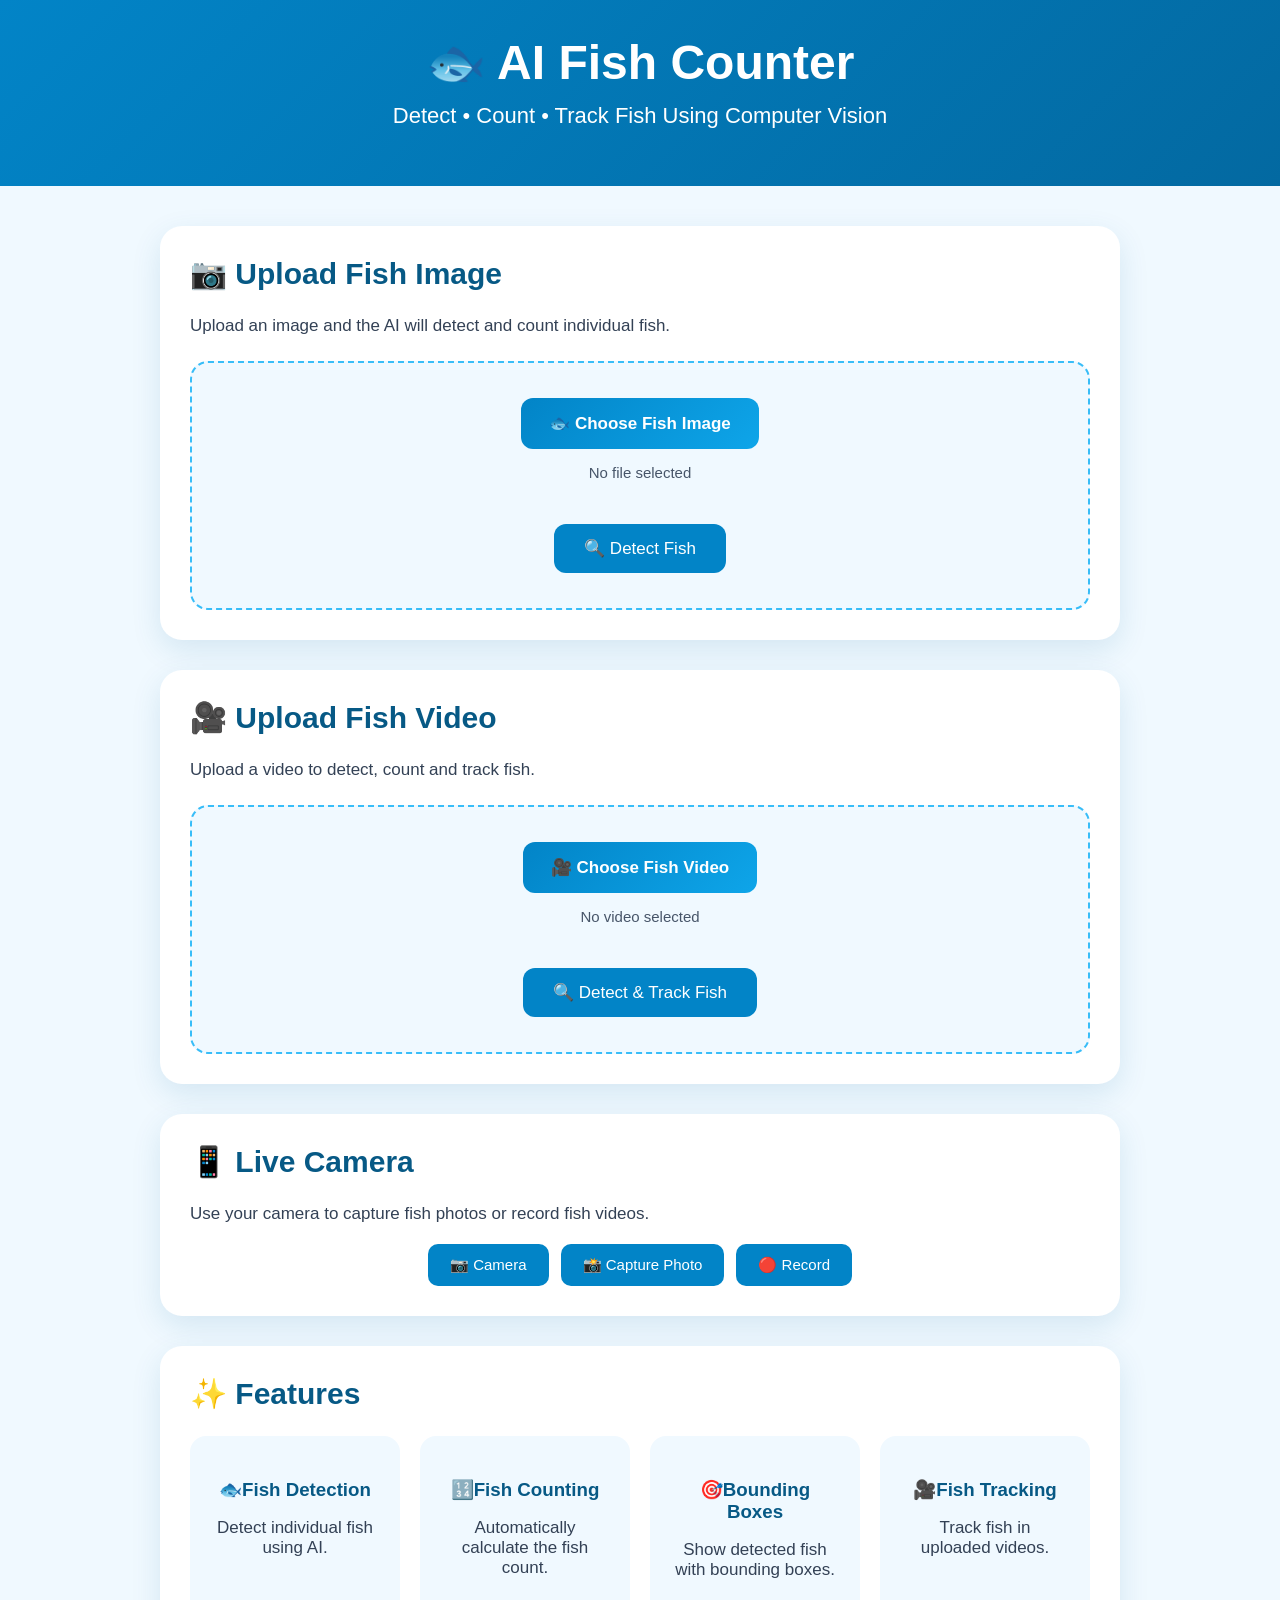
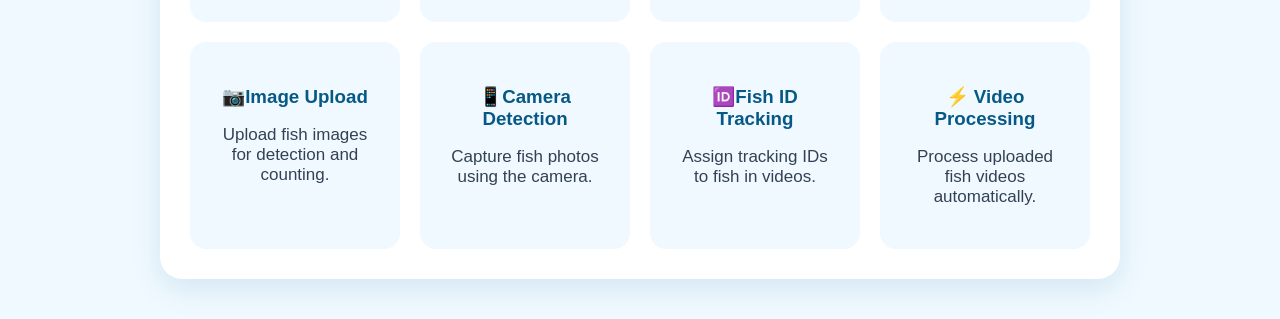
==== templates/index.html @ 3437550d "Rename index.html to templates/index.html" ====
<!DOCTYPE html>
<html lang="en">
<head>
    <meta charset="UTF-8">
    <meta name="viewport" content="width=device-width, initial-scale=1.0">

    <title>🐟 AI Fish Counter</title>

    <style>
        * {
            box-sizing: border-box;
        }

        body {
            margin: 0;
            font-family: Arial, sans-serif;
            background: #f0f9ff;
            color: #075985;
        }

        header {
            background: linear-gradient(135deg, #0284c7, #0369a1);
            color: white;
            text-align: center;
            padding: 35px 20px;
        }

        header h1 {
            margin: 0;
            font-size: 48px;
        }

        header p {
            margin-top: 12px;
            font-size: 22px;
        }

        .container {
            max-width: 1000px;
            margin: 40px auto;
            padding: 0 20px;
        }

        .card {
            background: white;
            border-radius: 22px;
            padding: 30px;
            margin-bottom: 30px;
            box-shadow: 0 10px 30px rgba(0, 100, 150, 0.12);
        }

        .card h2 {
            margin-top: 0;
            font-size: 30px;
            color: #075985;
        }

        .card p {
            font-size: 17px;
            color: #334155;
        }

        .upload-box {
            margin-top: 25px;
            border: 2px dashed #38bdf8;
            border-radius: 18px;
            padding: 35px 20px;
            text-align: center;
            background: #f0f9ff;
        }

        .file-label {
            display: inline-block;
            background: linear-gradient(135deg, #0284c7, #0ea5e9);
            color: white;
            padding: 15px 28px;
            border-radius: 12px;
            font-size: 17px;
            font-weight: bold;
            cursor: pointer;
            transition: 0.2s;
        }

        .file-label:hover {
            transform: translateY(-2px);
            box-shadow: 0 7px 18px rgba(2, 132, 199, 0.3);
        }

        input[type="file"] {
            display: none;
        }

        .file-name {
            display: block;
            margin-top: 15px;
            color: #475569;
            font-size: 15px;
        }

        .detect-btn {
            margin-top: 25px;
            border: none;
            background: #0284c7;
            color: white;
            padding: 14px 30px;
            border-radius: 12px;
            font-size: 17px;
            cursor: pointer;
            transition: 0.2s;
        }

        .detect-btn:hover {
            background: #0369a1;
            transform: translateY(-2px);
        }

        .camera-buttons {
            display: flex;
            flex-wrap: wrap;
            justify-content: center;
            gap: 12px;
            margin-top: 20px;
        }

        .camera-btn {
            border: none;
            background: #0284c7;
            color: white;
            padding: 12px 22px;
            border-radius: 10px;
            cursor: pointer;
            font-size: 15px;
        }

        .camera-btn:hover {
            background: #0369a1;
        }

        .camera-area {
            display: none;
            margin-top: 25px;
            text-align: center;
        }

        #cameraVideo {
            width: 100%;
            max-width: 700px;
            border-radius: 18px;
            background: black;
            border: 3px solid #0284c7;
        }

        .recording {
            display: none;
            margin-top: 12px;
            color: #dc2626;
            font-weight: bold;
        }

		.features {
			display: grid;
			grid-template-columns: repeat(4, 1fr);
			gap: 20px;
		}

		.feature {
			background: #f0f9ff;
			padding: 25px;
			border-radius: 16px;
			text-align: center;
		}
        .feature {
            background: #f0f9ff;
            padding: 25px;
            border-radius: 16px;
            text-align: center;
        }

        .feature h3 {
            margin-bottom: 10px;
        }

        @media (max-width: 600px) {

            header h1 {
                font-size: 34px;
            }

            header p {
                font-size: 17px;
            }

            .card {
                padding: 22px;
            }

            .file-label {
                width: 100%;
            }

            .detect-btn {
                width: 100%;
            }
        }
    </style>
</head>
<body>
<header>
    <h1>🐟 AI Fish Counter</h1>
    <p>Detect • Count • Track Fish Using Computer Vision</p>
</header>
<main class="container">
    <!-- IMAGE UPLOAD -->
    <section class="card">
        <h2>📷 Upload Fish Image</h2>
        <p>
            Upload an image and the AI will detect
            and count individual fish.
        </p>
        <form action="/upload" method="POST" enctype="multipart/form-data"
            <div class="upload-box">
                <label for="fish_image" class="file-label">🐟 Choose Fish Image</label>
                <input type="file" id="fish_image" name="fish_image" accept="image/*" required >
                <span id="imageFileName" class="file-name">No file selected</span>
                <br>
                <button type="submit"  class="detect-btn">🔍 Detect Fish</button>
            </div>
        </form>
    </section>
    <!-- VIDEO UPLOAD -->
    <section class="card">
        <h2>🎥 Upload Fish Video</h2>
        <p>
            Upload a video to detect, count and track fish.
        </p>
        <form action="/upload_video" method="POST" enctype="multipart/form-data" >
            <div class="upload-box">
                <label for="fish_video" class="file-label" >
                    🎥 Choose Fish Video
                </label>
                <input type="file" id="fish_video" name="fish_video" accept="video/*" required >
                <span id="videoFileName" class="file-name">
                    No video selected
                </span>
                <br>
                <button type="submit" class="detect-btn" >
                    🔍 Detect & Track Fish
                </button>
           </div>
        </form>
    </section>
	
<!-- CAMERA -->
<section class="card">
    <h2>📱 Live Camera</h2>
    <p>
        Use your camera to capture fish photos
        or record fish videos.
    </p>
    <div class="camera-buttons">
        <!-- OPEN / CLOSE CAMERA -->
        <button id="cameraToggleBtn" class="camera-btn" onclick="toggleCamera()"> 📷 Camera</button>

        <!-- CAPTURE PHOTO -->
        <button id="captureBtn" class="camera-btn" onclick="capturePhoto()" disabled>
            📸 Capture Photo
        </button>

        <!-- START / STOP RECORDING -->
        <button id="recordToggleBtn" class="camera-btn" onclick="toggleRecording()" disabled>
            🔴 Record 
        </button>
    </div>
    <div id="cameraArea" class="camera-area">
        <video id="cameraVideo" autoplay playsinline></video>
        <div id="recordingText" class="recording">🔴 Recording...</div>
    </div>
</section>
	
    <!-- FEATURES -->
<section class="card">
    <h2>✨ Features</h2>
    <div class="features">
        <div class="feature">
            <h3>🐟Fish Detection</h3>
            <p>Detect individual fish using AI.</p>
        </div>
        <div class="feature">
            <h3>🔢Fish Counting</h3>
            <p>Automatically calculate the fish count.</p>
        </div>
        <div class="feature">
            <h3>🎯Bounding Boxes</h3>
            <p>Show detected fish with bounding boxes.</p>
        </div>
        <div class="feature">
            <h3>🎥Fish Tracking</h3>
            <p>Track fish in uploaded videos.</p>
        </div>
		
        <div class="feature">
            <h3>📷Image Upload</h3>
            <p>Upload fish images for detection and counting.</p>
        </div>
        <div class="feature">
            <h3>📱Camera Detection</h3>
            <p>Capture fish photos using the camera.</p>
        </div>
        <div class="feature">
            <h3>🆔Fish ID Tracking</h3>
            <p>Assign tracking IDs to fish in videos.</p>
        </div>
        <div class="feature">
            <h3>⚡ Video Processing</h3>
            <p>Process uploaded fish videos automatically.</p>
        </div>
    </div>
</section>
</main>
<script>
/*    IMAGE FILE NAME */

document
    .getElementById("fish_image")
    .addEventListener("change",
        function () {
            const fileName =
                document.getElementById("imageFileName");
            if (this.files.length > 0) {fileName.textContent =this.files[0].name;
            } else {
                fileName.textContent ="No file selected";
            }
        }
    );

/*    VIDEO FILE NAME */

document
    .getElementById("fish_video")
    .addEventListener(
        "change",
        function () {

            const fileName =
                document.getElementById(
                    "videoFileName"
                );

            if (this.files.length > 0) {

                fileName.textContent =
                    this.files[0].name;

            } else {

                fileName.textContent =
                    "No video selected";
            }
        }
    );
/*    CAMERA */

let cameraStream = null;
let mediaRecorder = null;
let recordedChunks = [];
let isRecording = false;


/* =========================
   OPEN / CLOSE CAMERA
========================= */

async function toggleCamera() {

    const cameraBtn =
        document.getElementById("cameraToggleBtn");

    const captureBtn =
        document.getElementById("captureBtn");

    const recordBtn =
        document.getElementById("recordToggleBtn");

    const cameraArea =
        document.getElementById("cameraArea");

    const video =
        document.getElementById("cameraVideo");


    /* CLOSE CAMERA */

    if (cameraStream) {

        if (isRecording) {
            stopRecording();
        }

        cameraStream
            .getTracks()
            .forEach(track => track.stop());

        cameraStream = null;

        video.srcObject = null;

        cameraArea.style.display = "none";

        cameraBtn.textContent =
            "📷 Open Camera";

        cameraBtn.style.background =
            "#0284c7";

        captureBtn.disabled = true;
        recordBtn.disabled = true;

        return;
    }


    /* OPEN CAMERA */

    try {

        cameraStream =
            await navigator.mediaDevices.getUserMedia({
                video: {
                    facingMode: "environment"
                },
                audio: true
            });

        video.srcObject = cameraStream;

        cameraArea.style.display = "block";

        cameraBtn.textContent =
            "❌ Close Camera";

        cameraBtn.style.background =
            "#dc2626";

        captureBtn.disabled = false;
        recordBtn.disabled = false;

    }

    catch (error) {

        alert(
            "Camera error: " +
            error.message
        );

    }

}


/* =========================
   CAPTURE PHOTO
========================= */

async function capturePhoto() {

    if (!cameraStream) {

        alert(
            "Please open the camera first."
        );

        return;
    }


    const video =
        document.getElementById(
            "cameraVideo"
        );


    const canvas =
        document.createElement(
            "canvas"
        );


    canvas.width =
        video.videoWidth;

    canvas.height =
        video.videoHeight;


    const context =
        canvas.getContext("2d");


    context.drawImage(
        video,
        0,
        0,
        canvas.width,
        canvas.height
    );


    canvas.toBlob(
        async function(blob) {

            const formData =
                new FormData();


            formData.append(
                "photo",
                blob,
                "camera_photo.jpg"
            );


            try {

                const response =
                    await fetch(
                        "/capture_photo",
                        {
                            method: "POST",
                            body: formData
                        }
                    );


                const result =
                    await response.json();


                if (result.success) {

                    document.body
                        .insertAdjacentHTML(
                            "beforeend",
                            `
                            <div style="
                                position:fixed;
                                inset:0;
                                background:rgba(0,0,0,.7);
                                display:flex;
                                align-items:center;
                                justify-content:center;
                                z-index:9999;
                            "
                            id="photoResult">

                                <div style="
                                    background:white;
                                    padding:30px;
                                    border-radius:20px;
                                    text-align:center;
                                    max-width:90%;
                                ">

                                    <h2>
                                        🐟 Fish Count:
                                        ${result.count}
                                    </h2>

                                    <img
                                        src="${result.image}?t=${Date.now()}"
                                        style="
                                            max-width:100%;
                                            border-radius:15px;
                                        "
                                    >

                                    <br>

                                    <button
                                        class="detect-btn"
                                        onclick="
                                            document
                                            .getElementById(
                                                'photoResult'
                                            )
                                            .remove()
                                        "
                                    >
                                        Close
                                    </button>

                                </div>

                            </div>
                            `
                        );

                }

                else {

                    alert(result.error);

                }

            }

            catch (error) {

                alert(
                    "Photo processing error."
                );

            }

        },
        "image/jpeg",
        0.95
    );

}


/* =========================
   START / STOP RECORDING
========================= */

function toggleRecording() {

    if (!cameraStream) {

        alert(
            "Please open the camera first."
        );

        return;
    }


    if (!isRecording) {

        startRecording();

    }

    else {

        stopRecording();

    }

}


/* =========================
   START RECORDING
========================= */

function startRecording() {

    recordedChunks = [];


    const recordBtn =
        document.getElementById(
            "recordToggleBtn"
        );


    const recordingText =
        document.getElementById(
            "recordingText"
        );


    try {

        mediaRecorder =
            new MediaRecorder(
                cameraStream
            );


        mediaRecorder.ondataavailable =
            function(event) {

                if (event.data.size > 0) {

                    recordedChunks.push(
                        event.data
                    );

                }

            };

        mediaRecorder.onstop =
            async function() {

                const blob =
                    new Blob(
                        recordedChunks,
                        {
                            type:
                                "video/webm"
                        }
                    );

                const formData =
                    new FormData();

                formData.append(
                    "camera_video",
                    blob,
                    "camera_recording.webm"
                );

                recordingText.textContent =
                    "⏳ Processing video...";

                recordingText.style.display =
                    "block";
                try {
                    const response =
                        await fetch(
                            "/camera_video",
                            {
                                method: "POST",
                                body: formData
                            }
                        );
                    const result =
                        await response.json();
                    if (result.success) {
                        document.body
                            .insertAdjacentHTML(
                                "beforeend",
                                `
                                <div style="
                                    position:fixed;
                                    inset:0;
                                    background:rgba(0,0,0,.7);
                                    display:flex;
                                    align-items:center;
                                    justify-content:center;
                                    z-index:9999;
                                "
                                id="videoResult">

                                    <div style="
                                        background:white;
                                        padding:30px;
                                        border-radius:20px;
                                        text-align:center;
                                        max-width:90%;
                                    ">

                                        <h2>
                                            🐟 Fish Count:
                                            ${result.count}
                                        </h2>
                                        <video
                                            controls
                                            style="
                                                max-width:100%; 
												border-radius:15px;">
                                            <source
                                                src="${result.video}?t=${Date.now()}"
                                                type="video/mp4">
                                        </video>
                                        <br>
                                        <button class="detect-btn" onclick="document.getElementById('videoResult').remove()">
                                            Close
                                        </button>
                                    </div>
                                </div>
                               `
                            );
                    }
                    else {
                        alert(result.error);
                    }
                }
                catch (error) {
                    alert("Video processing error.");
                }
                recordingText.style.display ="none";
            };
        mediaRecorder.start();
        isRecording = true;

        /* SAME BUTTON CHANGES */
        recordBtn.textContent ="⏹ Stop Recording";
        recordBtn.style.background ="#991b1b";
        recordingText.textContent ="🔴 Recording...";
        recordingText.style.display ="block";
    }

    catch (error) {

        alert(
            "Recording could not be started."
        );

    }

}
/* STOP RECORDING */
function stopRecording() {
    if (
        mediaRecorder &&
        mediaRecorder.state !== "inactive"
    ) {
        mediaRecorder.stop();
    }
    isRecording = false;
    const recordBtn =document.getElementById("recordToggleBtn");
    recordBtn.textContent ="🔴 Record";
    recordBtn.style.background ="#0284c7";
    document.getElementById("recordingText").style.display ="none";
}
</script>
</body>
</html>
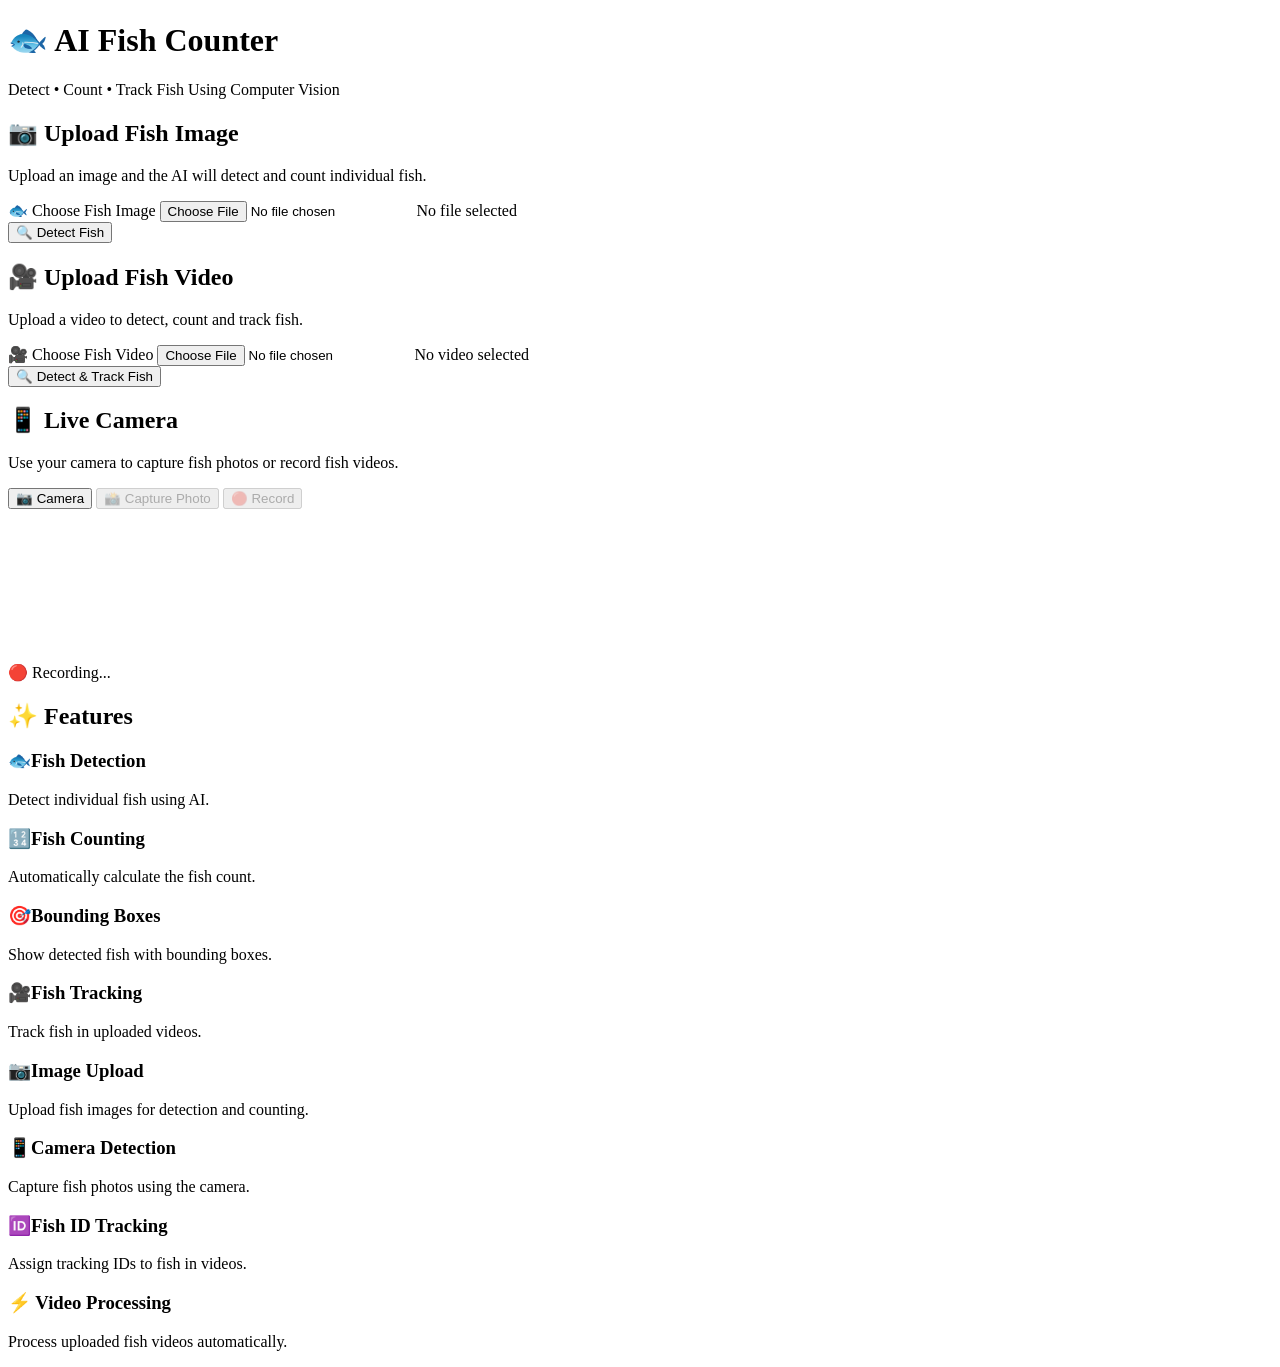
==== commit 01dce0d1: "Update index.html" ====
--- a/templates/index.html
+++ b/templates/index.html
@@ -7,201 +7,7 @@
     <title>🐟 AI Fish Counter</title>
 
     <style>
-        * {
-            box-sizing: border-box;
-        }
-
-        body {
-            margin: 0;
-            font-family: Arial, sans-serif;
-            background: #f0f9ff;
-            color: #075985;
-        }
-
-        header {
-            background: linear-gradient(135deg, #0284c7, #0369a1);
-            color: white;
-            text-align: center;
-            padding: 35px 20px;
-        }
-
-        header h1 {
-            margin: 0;
-            font-size: 48px;
-        }
-
-        header p {
-            margin-top: 12px;
-            font-size: 22px;
-        }
-
-        .container {
-            max-width: 1000px;
-            margin: 40px auto;
-            padding: 0 20px;
-        }
-
-        .card {
-            background: white;
-            border-radius: 22px;
-            padding: 30px;
-            margin-bottom: 30px;
-            box-shadow: 0 10px 30px rgba(0, 100, 150, 0.12);
-        }
-
-        .card h2 {
-            margin-top: 0;
-            font-size: 30px;
-            color: #075985;
-        }
-
-        .card p {
-            font-size: 17px;
-            color: #334155;
-        }
-
-        .upload-box {
-            margin-top: 25px;
-            border: 2px dashed #38bdf8;
-            border-radius: 18px;
-            padding: 35px 20px;
-            text-align: center;
-            background: #f0f9ff;
-        }
-
-        .file-label {
-            display: inline-block;
-            background: linear-gradient(135deg, #0284c7, #0ea5e9);
-            color: white;
-            padding: 15px 28px;
-            border-radius: 12px;
-            font-size: 17px;
-            font-weight: bold;
-            cursor: pointer;
-            transition: 0.2s;
-        }
-
-        .file-label:hover {
-            transform: translateY(-2px);
-            box-shadow: 0 7px 18px rgba(2, 132, 199, 0.3);
-        }
-
-        input[type="file"] {
-            display: none;
-        }
-
-        .file-name {
-            display: block;
-            margin-top: 15px;
-            color: #475569;
-            font-size: 15px;
-        }
-
-        .detect-btn {
-            margin-top: 25px;
-            border: none;
-            background: #0284c7;
-            color: white;
-            padding: 14px 30px;
-            border-radius: 12px;
-            font-size: 17px;
-            cursor: pointer;
-            transition: 0.2s;
-        }
-
-        .detect-btn:hover {
-            background: #0369a1;
-            transform: translateY(-2px);
-        }
-
-        .camera-buttons {
-            display: flex;
-            flex-wrap: wrap;
-            justify-content: center;
-            gap: 12px;
-            margin-top: 20px;
-        }
-
-        .camera-btn {
-            border: none;
-            background: #0284c7;
-            color: white;
-            padding: 12px 22px;
-            border-radius: 10px;
-            cursor: pointer;
-            font-size: 15px;
-        }
-
-        .camera-btn:hover {
-            background: #0369a1;
-        }
-
-        .camera-area {
-            display: none;
-            margin-top: 25px;
-            text-align: center;
-        }
-
-        #cameraVideo {
-            width: 100%;
-            max-width: 700px;
-            border-radius: 18px;
-            background: black;
-            border: 3px solid #0284c7;
-        }
-
-        .recording {
-            display: none;
-            margin-top: 12px;
-            color: #dc2626;
-            font-weight: bold;
-        }
-
-		.features {
-			display: grid;
-			grid-template-columns: repeat(4, 1fr);
-			gap: 20px;
-		}
-
-		.feature {
-			background: #f0f9ff;
-			padding: 25px;
-			border-radius: 16px;
-			text-align: center;
-		}
-        .feature {
-            background: #f0f9ff;
-            padding: 25px;
-            border-radius: 16px;
-            text-align: center;
-        }
-
-        .feature h3 {
-            margin-bottom: 10px;
-        }
-
-        @media (max-width: 600px) {
-
-            header h1 {
-                font-size: 34px;
-            }
-
-            header p {
-                font-size: 17px;
-            }
-
-            .card {
-                padding: 22px;
-            }
-
-            .file-label {
-                width: 100%;
-            }
-
-            .detect-btn {
-                width: 100%;
-            }
-        }
+       
     </style>
 </head>
 <body>
@@ -217,7 +23,7 @@
             Upload an image and the AI will detect
             and count individual fish.
         </p>
-        <form action="/upload" method="POST" enctype="multipart/form-data"
+        <form action="/upload" method="POST" enctype="multipart/form-data">
             <div class="upload-box">
                 <label for="fish_image" class="file-label">🐟 Choose Fish Image</label>
                 <input type="file" id="fish_image" name="fish_image" accept="image/*" required >
